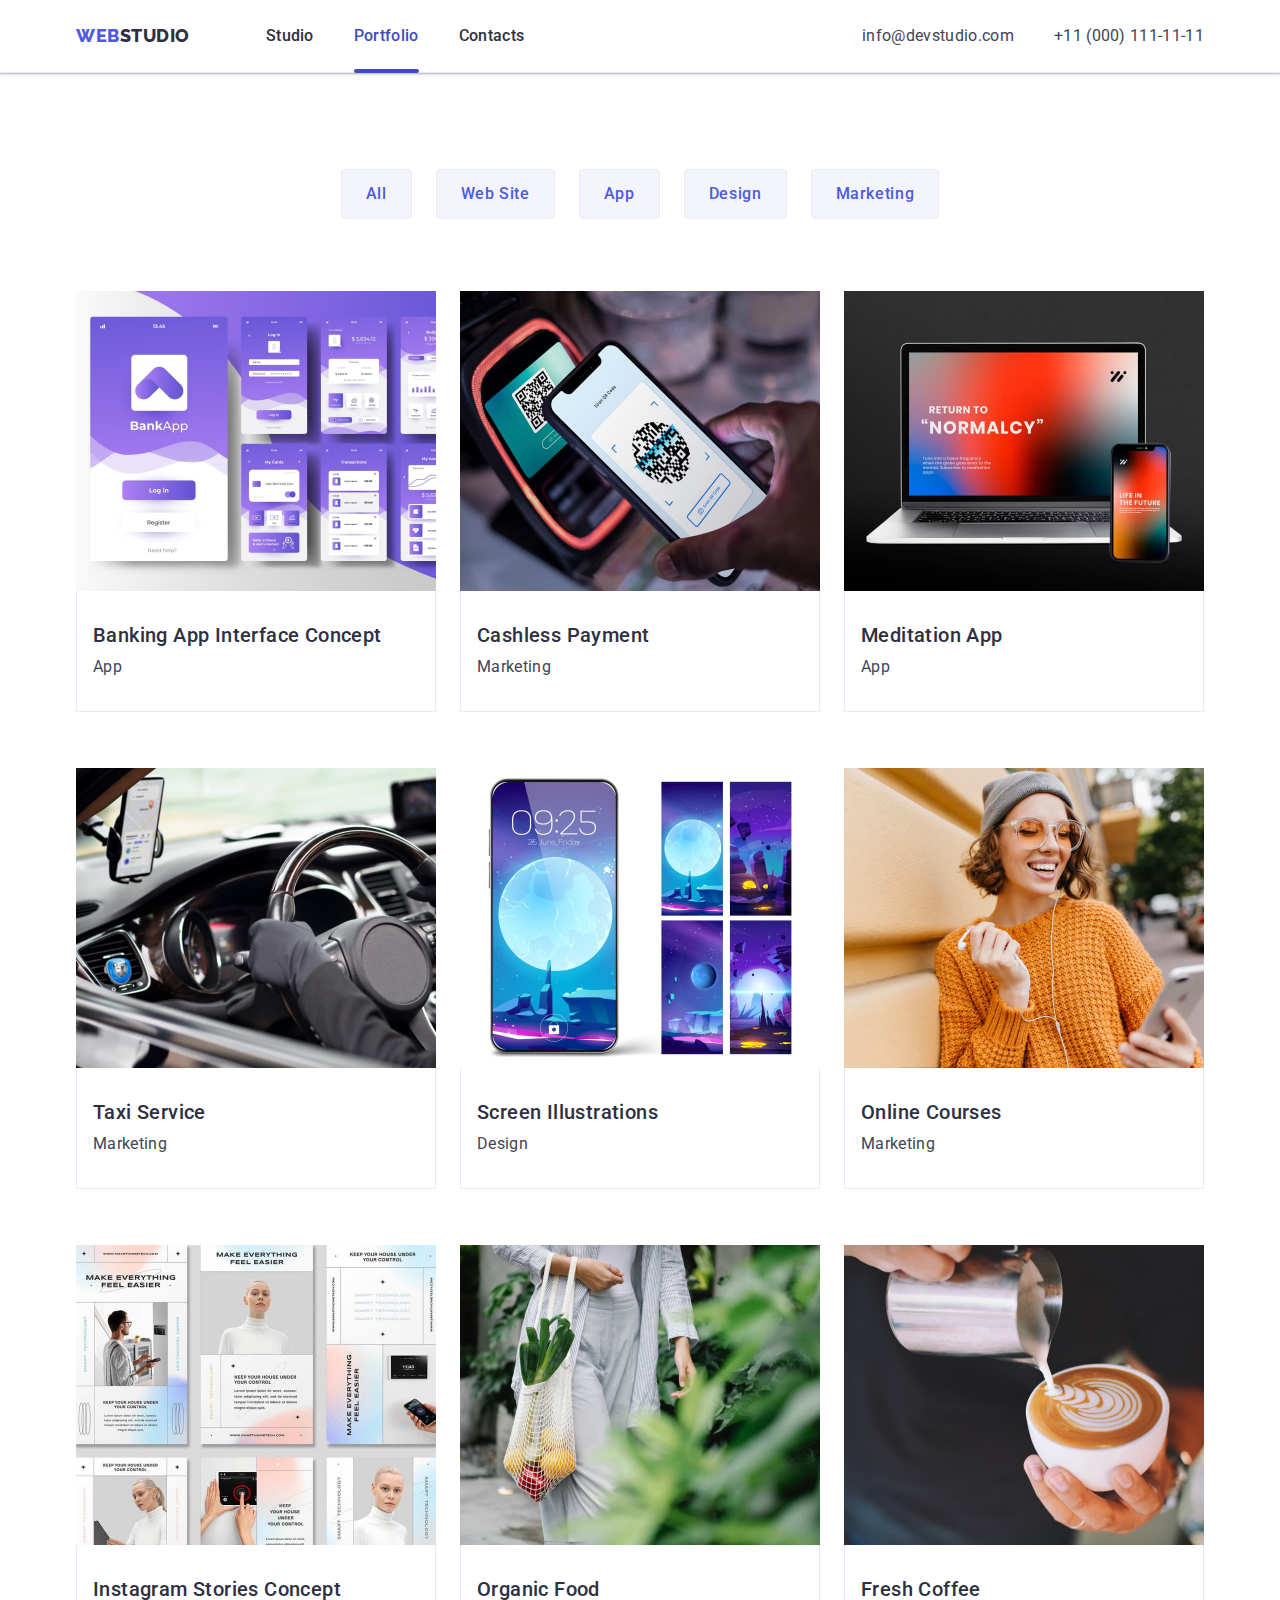
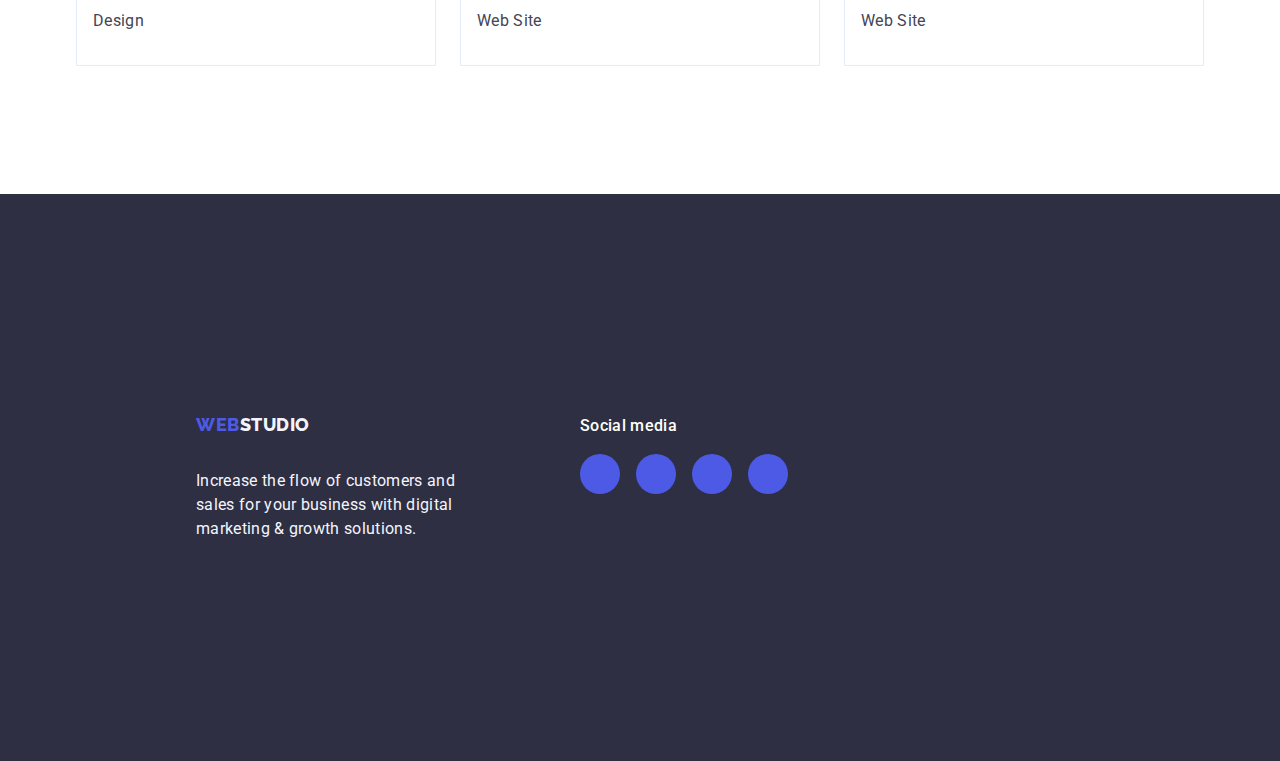
==== portfolio.html @ 14597c43 "ч" ====
<!DOCTYPE html>
<html lang="en">
<head>
    <meta charset="utf-8" />
    <meta name="viewport" content="width=device-width, initial-scale=1.0" />
    <title>Portfolio</title>
    <!--Fonts-->
    <link rel="preconnect" href="https://fonts.googleapis.com">
    <link rel="preconnect" href="https://fonts.gstatic.com" crossorigin>
    <link
    href="https://fonts.googleapis.com/css2?family=Raleway:ital,wght@0,100;0,200;0,300;0,400;0,500;0,600;0,700;0,800;0,900;1,100;1,200;1,300;1,400;1,500;1,600;1,700;1,800;1,900&family=Roboto:ital,wght@0,100;0,300;0,400;0,500;0,700;0,900;1,100;1,300;1,400;1,500;1,700;1,900&display=swap"
    rel="stylesheet">
    <!--Normalize-->
    <link rel="stylesheet" href="https://cdn.jsdelivr.net/npm/modern-normalize@2.0.0/modern-normalize.min.css">
    <!--Custom-->
    <link rel="stylesheet" href="./css/styles.css">
</head>
<body>
    <header class="header">
    <div class="container header-container header-portfolio">
    <nav class="header-navigation">
        <a class="header-logo link" rel="stylesheet"
        href="./index.html">Web<span class="logo-name">Studio</span></a>
        <ul class="list header-list">
            <li class="header-menu-item"><a class="header-menu-link link" href="./index.html">Studio</a></li>
            <li class="header-menu-item"><a class="header-menu-link link current" href="./portfolio.html">Portfolio</a></li>
            <li class="header-menu-item"><a class="header-menu-link link" href="">Contacts</a></li>
        </ul>
    </nav>
    <address class="header-address">
        <ul class="list header-list">
            <li class="header-soc-item"><a class="header-soc-link link" href="mailto:info@devstudio.com">info@devstudio.com</a></li>
            <li class="header-soc-item"><a class="header-soc-link link" href="tel:+110001111111">+11 (000) 111-11-11</a></li>
        </ul>
    </address>
    </div>
    </header>
    <main>
        <section class="portfolio">
        <div class="container">
        <h1 class="visually-hidden">Portfolio</h1>
            <ul class="list port-list">
                <li><button type="port-button" class="portfolio-btn">All</button></li>
                <li><button type="port-button" class="portfolio-btn">Web Site</button></li>
                <li><button type="port-button" class="portfolio-btn">App</button></li>
                <li><button type="port-button" class="portfolio-btn">Design</button></li>
                <li><button type="port-button" class="portfolio-btn">Marketing</button></li>
            </ul>
            <ul class="list port-list-img">
                <li  class="port-list-item">
                    <div class="port-image">
                    <a class="port-link link" href="">
                    <img class="port-sec-img" src="./images/portfolio1.jpg" 
                    alt="BankApp" 
                    width="360" 
                    height="300" 
                    />
                    <p class="port-list-text">
                        14 Stylish and User-Friendly App Design Concepts · Task 
                        Manager App · Calorie Tracker App · Exotic Fruit Ecommerce 
                        App · Cloud Storage App
                    </p>
                    </div>     
                    <div class="port-item">
                    <h2 class="port-h">Banking App Interface Concept</h2>
                    <p class="port-h-text">App</p>
                    </div>
                    </a>
                </li>
                
                <li class="port-list-item">
                    <div class="port-image">
                    <a class="port-link link" href="">
                    <img src="./images/portfolio2.jpg" 
                    alt="Cashless Payment" 
                    width="360" 
                    height="300" 
                    />
                    <p class="port-list-text">
                        14 Stylish and User-Friendly App Design Concepts · Task 
                        Manager App · Calorie Tracker App · Exotic Fruit Ecommerce 
                        App · Cloud Storage App
                    </p>
                    </div> 
                    <div class="port-item">
                    <h2 class="port-h">Cashless Payment</h2>
                    <p class="port-h-text">Marketing</p>
                    </div>
                    </a>
                </li>
            
                <li class="port-list-item">
                    <div class="port-image">
                    <a class="port-link link" href="">
                    <img src="./images/portfolio3.jpg" 
                    alt="Meditation App" 
                    width="360" 
                    height="300" 
                    />
                    <p class="port-list-text">
                        14 Stylish and User-Friendly App Design Concepts · Task 
                        Manager App · Calorie Tracker App · Exotic Fruit Ecommerce 
                        App · Cloud Storage App
                    </p>
                    </div> 
                    <div class="port-item">
                    <h2 class="port-h">Meditation App</h2>
                    <p class="port-h-text">App</p>
                    </div>
                    </a>
                </li>

                <li class="port-list-item">
                    <div class="port-image">
                    <a class="port-link link" href="">
                    <img src="./images/portfolio4.jpg" 
                    alt="Taxi Service" 
                    width="360" 
                    height="300" 
                    />
                    <p class="port-list-text">
                        14 Stylish and User-Friendly App Design Concepts · Task 
                        Manager App · Calorie Tracker App · Exotic Fruit Ecommerce 
                        App · Cloud Storage App
                    </p>
                    </div> 
                    <div class="port-item">
                    <h2 class="port-h">Taxi Service</h2>
                    <p class="port-h-text">Marketing</p>
                    </div>
                    </a>
                </li>

                <li class="port-list-item">
                    <div class="port-image">
                    <a class="port-link link" href="">
                    <img src="./images/portfolio5.jpg" 
                    alt="Screen Illustrations" 
                    width="360" 
                    height="300" 
                    />
                    <p class="port-list-text">
                        14 Stylish and User-Friendly App Design Concepts · Task 
                        Manager App · Calorie Tracker App · Exotic Fruit Ecommerce 
                        App · Cloud Storage App
                    </p>
                    </div> 
                    <div class="port-item">
                    <h2 class="port-h">Screen Illustrations</h2>
                    <p class="port-h-text">Design</p>
                    </div>
                    </a>
                </li>

                <li class="port-list-item">
                    <div class="port-image">
                    <a class="port-link link" href="">
                    <img src="./images/portfolio6.jpg" 
                    alt="Girl" 
                    width="360" 
                    height="300" 
                    />
                    <p class="port-list-text">
                        14 Stylish and User-Friendly App Design Concepts · Task 
                        Manager App · Calorie Tracker App · Exotic Fruit Ecommerce 
                        App · Cloud Storage App
                    </p> 
                    </div>
                    <div class="port-item">
                    <h2 class="port-h">Online Courses</h2>
                    <p class="port-h-text">Marketing</p>
                    </div>
                    </a>
                </li>

          <li class="port-list-item">
            <div class="port-image">
                    <a class="port-link link" href="">
                    <img src="./images/portfolio7.jpg" 
                    alt="Instagram Stories Concept" 
                    width="360" 
                    height="300" 
                    />
                    <p class="port-list-text">
                        14 Stylish and User-Friendly App Design Concepts · Task 
                        Manager App · Calorie Tracker App · Exotic Fruit Ecommerce 
                        App · Cloud Storage App
                    </p>
                    </div> 
                    <div class="port-item">
                    <h2 class="port-h">Instagram Stories Concept</h2>
                    <p class="port-h-text">Design</p>
                    </div>
                    </a>
                </li>

                <li class="port-list-item">
                    <div class="port-image">
                    <a class="port-link link" href="">
                    <img src="./images/portfolio8.jpg" 
                    alt="Organic Food" 
                    width="360" 
                    height="300" 
                    />
                    <p class="port-list-text">
                        14 Stylish and User-Friendly App Design Concepts · Task 
                        Manager App · Calorie Tracker App · Exotic Fruit Ecommerce 
                        App · Cloud Storage App
                    </p>
                    </div> 
                    <div class="port-item">
                    <h2 class="port-h">Organic Food</h2>
                    <p class="port-h-text">Web Site</p>
                    </div>
                    </a>
                </li>

                <li class="port-list-item">
                    <div class="port-image">
                    <a class="port-link link" href="">
                    <img src="./images/portfolio9.jpg" 
                    alt="Fresh Coffee" 
                    width="360" 
                    height="300" 
                    />
                    <p class="port-list-text">
                        14 Stylish and User-Friendly App Design Concepts · Task 
                        Manager App · Calorie Tracker App · Exotic Fruit Ecommerce 
                        App · Cloud Storage App
                    </p>
                    </div> 
                    <div class="port-item">
                    <h2 class="port-h">Fresh Coffee</h2>
                    <p class="port-h-text">Web Site</p>
                    </div>
                    </a>
                </li>
            </ul>
        </div>    
        </section>
    </main>
    <footer class="footer">
        <div class="footer-container container">
            <div class="footer-logo-text">
                <a class="footer-logo ft-link link" rel="stylesheet" href="./index.html">Web<span
                        class="footer-logo-name">Studio</span></a>
                <p class="footer-text">Increase the flow of customers and sales for your business with digital marketing &
                    growth solutions.</p>
            </div>
            <div class="footer-social-link">
                <p class="footer-soc-text">Social media</p>
                <ul class="footer-soc-list list">
                    <li class="footer-soc-item">
                        <a class="footer-soc-link link" href="https://www.instagram.com/" target="_blank">
                            <svg class="footer-soc-icon" width="24" height="24">
                                <use href="./images/icons.svg#icon-Ellipse"></use>
                            </svg>
                        </a>
                    </li>
                    <li class="footer-soc-item">
                        <a class="footer-soc-link link" href="https://twitter.com/" target="_blank">
                            <svg class="footer-soc-icon" width="24" height="24">
                                <use href="./images/icons.svg#icon-Ellipse-1"></use>
                            </svg>
                        </a>
                    </li>
                    <li class="footer-soc-item">
                        <a class="footer-soc-link link" href="https://uk-ua.facebook.com/" target="_blank">
                            <svg class="footer-soc-icon" width="24" height="24">
                                <use href="./images/icons.svg#icon-Ellipse-2"></use>
                            </svg>
                        </a>
                    </li>
                    <li class="footer-soc-item">
                        <a class="footer-soc-link link" href="https://ua.linkedin.com/" target="_blank">
                            <svg class="footer-soc-icon" width="24" height="24">
                                <use href="./images/icons.svg#icon-Ellipse-3"></use>
                            </svg>
                        </a>
                    </li>
                </ul>
            </div>
        </div>
</body>
</html>
---- css/styles.css ----
:root {
    --primary-font: 'Roboto', sans-serif;
    --primary-black-color: #2e2f42;
    --primary-white-color: #ffffff;
}

p, h1, h2, h3, h4, h5, h6 {
    margin-top: 0;
    margin-bottom: 0;
}

ul, ol, li {
    padding-left: 0;
    margin-top: 0;
    margin-bottom: 0;
}

img {
    display: block;
}

.container {
    width: 1158px;
    padding-left: 15px;
    padding-right: 15px;
    margin: 0 auto;
}

body {
    font-family: 'Roboto', sans-serif;
    color: #434455;
    background-color: #ffffff;
}

.link {
    text-decoration: none;
}

.list {
    list-style: none;
}

/*Header*/

.header {
    border-bottom: 1px solid #e7e9fc;
    box-shadow: 0px 2px 1px rgba(46, 47, 66, 0.08),
        0px 1px 1px rgba(46, 47, 66, 0.16),
        0px 1px 6px rgba(46, 47, 66, 0.08);;
}

.header-container {
    display: flex;
}

.header-navigation {
    display: flex;
    align-items: center;
}

.header-logo {
    color: var(--iris, #4D5AE5);
    font-family: 'Raleway', sans-serif;
    font-size: 18px;
    font-weight: 800;
    line-height: 1.17;
    letter-spacing: 0.03em;
    text-transform: uppercase;
    margin-right: 76px;
}

.logo-name {
    color: #2e2f42;
}

.header-list {
    display: flex;
    gap: 40px
}

.header-menu-item {
    display: block;
}

.header-menu-link {
    display: block;
    color: var(--navyblue, #2E2F42);
    font-family: 'Roboto', sans-serif;
    font-size: 16px;
    font-weight: 500;
    line-height: 24px;
    letter-spacing: 0.32px;
    padding: 24px 0 24px;
    transition: color 250ms cubic-bezier(0.4, 0, 0.2, 1);
}

.header-menu-link:hover,
.header-menu-link:focus {
    color: #404BBF;
}

.header-address {
    font-style: normal;
    margin-left: auto;
    display: flex;
    align-items: center;
}

.header-soc-item {
    display: block;
}

.header-soc-link {
    color: var(--slate, #434455);
    font-family: 'Roboto', sans-serif;
    font-size: 16px;
    font-weight: 400;
    line-height: 24px;
    letter-spacing: 0.32px;
    transition: color 250ms cubic-bezier(0.4, 0, 0.2, 1);
}

.header-soc-link:hover,
.header-soc-link:focus {
    color: #404BBF;
}

.current {
    position: relative;
    color: #404BBF;
}

.current::after {
    content: "";
    position: absolute;
    width: 100%;
    height: 4px;
    border-radius: 2px;
    left: 0;
    bottom: -1px;
    background-color: #404BBF;
}

.header-menu-link:hover::after,
.header-menu-link:active::after,
.header-menu-link:focus::after {
    background-color: #404BBF;
    color: #404BBF;
}

/*First Section*/

.hero-title {
    color: var(--white, #FFF);
    text-align: center;
    font-family: 'Roboto', sans-serif;
    font-size: 56px;
    font-weight: 700;
    line-height: 1.07;
    letter-spacing: 1.12px;
    max-width: 496px;
    margin-left: calc((100% - 469px) / 2);
}

.hero-btn {
    font-family: 'Roboto', sans-serif;
    font-weight: 500;
    font-size: 16px;
    line-height: 1.5;
    letter-spacing: 0.04em;
    color: #ffffff;
    cursor: pointer;
    background-color: var(--iris, #4D5AE5);
    display: block;
    min-width: 169px;
    height: 56px;
    border: none;
    border-radius: 4px;
    margin-left: calc((100% - 189px) / 2);
    margin-top: 64px;
    transition: background-color 250ms cubic-bezier(0.4, 0, 0.2, 1);
}

.hero-btn:hover,
.hero-btn:focus {
    background-color: #404BBF;
}

.hero {
    background: var(--navyblue, #2E2F42);
    padding: 188px 0 188px;
    background-image: linear-gradient(to bottom,
            rgba(46, 47, 66, 0.70),
            rgba(46, 47, 66, 0.70)
            ),
    url(/images/hero-bg.jpg);
    background-repeat: no-repeat;
    background-position: center;
    background-size: cover;
    max-width: 1440px;
}

.icon-container {
    display: flex;
    align-items: center;
    justify-content: center;
    height: 112px;
    background-color: #F4F4FD;
    border-radius: 4px;
    margin-bottom: 8px;

}

/*Second Section*/

.solutions {
    padding: 120px 0 120px;
}

.visually-hidden {
    position: absolute;
    width: 1px;
    height: 1px;
    margin: -1px;
    border: 0;
    padding: 0;
    white-space: nowrap;
    clip-path: inset(100%);
    clip: rect(0 0 0 0);
    overflow: hidden;
}

.solutions-list {
    display: flex;
    gap: 24px;
}

.solutions-item {
    display: block;
    width: calc((100% - 72px) / 4);
}

.solutions-subtitle {
    color: var(--navyblue, #2E2F42);
    font-family: 'Roboto', sans-serif;
    font-size: 20px;
    font-weight: 500;
    line-height: 1.2;
    letter-spacing: 0.02em;
    text-transform: capitalize;
    margin-bottom: 8px;
}

.solutions-item-text {
    font-size: 16px;
    line-height: 1.5;
    letter-spacing: 0.02em;
}

/*Third Section*/

.tasks {
    padding-bottom: 120px;
}

.tasks-list {
    display: flex;
    gap: 24px;
}

.tasks-item {
    display: block;
    width: calc((100%-48px)/3);
}

.tasks-title {
    font-size: 36px;
    line-height: 1.11;
    text-align: center;
    text-transform: capitalize;
    color: #2e2f42;
    margin-bottom: 72px;
}

.soc-icon-list {
    display: flex;
    justify-content: center;
    gap: 24px;
}

.team-soc-list {
    width: 40px;
    height: 40px;
}

.team-soc-link {
    width: 100%;
    height: 100%;
    background-color: #4d5ae5;
    border-radius: 50%;
    display: flex;
    align-items: center;
    justify-content: center;
    transition: background-color 250ms cubic-bezier(0.4, 0, 0.2, 1);;
}

.team-soc-link:hover,
.team-soc-link:focus {
    background-color: #404BBF;
}

.team-soc-icon {
    fill: #F4F4FD
}

/*Fourth Section*/

.team {
    background: var(--cloud, #F4F4FD);
    padding: 120px 0 120px;
}

.team-title {
    font-size: 36px;
    line-height: 1.11;
    letter-spacing: 0.02em;
    text-align: center;
    color: #2e2f42;
    text-transform: capitalize;
    margin-bottom: 72px;
}

.team-list {
    display: flex;
    gap: 24px;
}

.team-item {
    background-color: #ffffff;
    display: block;
    width: calc((100%-72px)/4);
    border-radius: 0 0 4px 4px;
    box-shadow: 0px 1px 6px rgba(46, 47, 66, 0.08),
        0px 1px 1px rgba(46, 47, 66, 0.16),
        0px 2px 1px rgba(46, 47, 66, 0.08);
}

.team-item-title {
    background-color: #ffffff;
    font-weight: 500;
    font-size: 20px;
    line-height: 1.2;
    letter-spacing: 0.02em;
    color: #2e2f42;
    text-align: center;
    margin-bottom: 8px;
}

.team-text {
    line-height: 1.5;
    letter-spacing: 0.02em;
    text-align: center;
}

.team-name {
    padding: 32px 0 32px;
}

.name-team {
    padding: 32px 0 32px;
}

/*Fifth Section*/

.customers {
    padding-top: 120px;
    padding-bottom: 120px;
}

.title-customers {
    font-size: 36px;
    line-height: 1.11;
    color: #2e2f42;
    margin-bottom: 72px;
    text-align: center;
}

.customers-list {
    display: flex;
    gap: 24px;
}

.customers-item {
    width: calc((100% - 120px) / 6);
    height: 88px;
    transition: border-color 250ms cubic-bezier(0.4, 0, 0.2, 1),
        color 250ms cubic-bezier(0.4, 0, 0.2, 1);;
}

.customers-item-link {
    width: 100%;
    height: 100%;
    border: 1px solid #8e8f99;
    border-radius: 4px;
    display: flex;
    align-items: center;
    justify-content: center;
    color: #8e8f99;
}

.customers-item-link:hover,
.customers-item-link:focus {
    border-color: #404BBF;
    color: #404BBF;
}

.customers-icon {
    fill: currentColor;
}

/*Footer*/

.footer {
    background: var(--navyblue, #2E2F42);
    padding: 100px 0 100px;
}

.footer-container {
    display: flex;
    align-items: baseline;

}

.footer-logo-text {
    margin: 120px;
}

.ft-link {
    display: inline-block;
    margin-bottom: 16px;
}

.footer-logo-name {
    color: var(--cloud, #F4F4FD);
    font-family: 'Raleway', sans-serif;
    font-size: 18px;
    font-weight: 800;
    line-height: 21px;
    letter-spacing: 0.54px;
    text-transform: uppercase;
}

.footer-text {
    color: var(--cloud, #F4F4FD);
    font-family: 'Roboto', sans-serif;
    font-size: 16px;
    font-weight: 400;
    line-height: 24px;
    letter-spacing: 0.32px;
    margin-top: 17.5px;
    max-width: 264px;
}

.footer-logo {
    color: var(--iris, #4D5AE5);
    font-family: 'Raleway', sans-serif;
    font-size: 18px;
    font-weight: 800;
    line-height: 1.17;
    letter-spacing: 0.03em;
    text-transform: uppercase;
}

.footer-soc-text {
    font-weight: 500;
    font-size: 16px;
    line-height: 1.5;
    letter-spacing: 0.02em;
    color: #ffffff;
    margin-bottom: 16px; 
}

.footer-soc-list {
    display: flex;
    gap: 16px;
}

.footer-soc-item {
    width: 40px;
    height: 40px;
}

.footer-soc-link {
    width: 100%;
    height: 100%;
    background-color: #4d5ae5;
    border-radius: 50%;
    display: flex;
    align-items: center;
    justify-content: center;
    fill: var(--cloud);
    transition: background-color 250ms cubic-bezier(0.4, 0, 0.2, 1);
}

.footer-soc-link:hover,
.footer-soc-link:focus {
    background-color: #31d0aa;
}

.footer-soc-icon {
    fill: #f4f4fd;
}

/*Portfolio*/

.portfolio {
    padding-top: 96px;
    padding-bottom: 120px;
}

.port-list {
    display: flex;
    justify-content: center;
    gap: 24px;
    margin-bottom: 72px;
}

.portfolio-btn {
    background-color: #F4F4FD;
    color: #4D5AE5;
    text-align: center;
    font-family: 'Roboto', sans-serif;
    font-size: 16px;
    font-weight: 500;
    line-height: 24px;
    letter-spacing: 0.64px;
    cursor: pointer;
    padding: 12px 24px 12px;
    border: 1px solid #e7e9fc;
    border-radius: 4px;
}

.portfolio-btn:hover,
.portfolio-btn:focus {
    background-color: #404BBF;
    color: #ffffff;
    border: 1px solid transparent;
    box-shadow: 0px 1px 6px rgba(46, 47, 66, 0.08),
        0px 1px 1px rgba(46, 47, 66, 0.16),
        0px 2px 1px rgba(46, 47, 66, 0.08);
}

.port-button {
    transition: color 250ms cubic-bezier(0.4, 0, 0.2, 1),
        background-color 250ms cubic-bezier(0.4, 0, 0.2, 1),
        border-color 250ms cubic-bezier(0.4, 0, 0.2, 1),
        box-shadow 250ms cubic-bezier(0.4, 0, 0.2, 1);
}

.port-button:hover,
.port-button:focus {
    box-shadow: 0px 3px 1px rgba(0, 0, 0, 0.1),
        0px 2px 1px rgba(0, 0, 0, 0.08),
        0px 2px 2px rgba(0, 0, 0, 0.12);
}

.port-link {
    box-shadow: 250ms cubic-bezier(0.4, 0, 0.2, 1);
}

.port-link:hover,
.port-link:focus {
    transform: translateY(0%);
}

.port-image {
    position: relative;
    overflow: hidden;
}

.port-sec-image {
    display: block;
    max-width: 100%;
    height: auto;
}

.port-list-text {
    position: absolute;
    top: 0;
    font-size: 16px;
    line-height: 1.5;
    letter-spacing: 0.02em;
    color: #f4f4fd;
    padding: 40px 32px;
    background-color: #4d5ae5;
    height: 100%;
    width: 100%;
    transform: translateY(100%);
    transition: transform 250ms cubic-bezier(0.4, 0, 0.2, 1);
}

.port-list-img {
    display: flex;
    flex-wrap: wrap;
    column-gap: 24px;
    row-gap: 48px;
}

.port-list-item {
    width: 1px solid #e7e9fc;
}

.port-item {
    padding: 32px 16px;
    border: 1px solid #e7e9fc;
    border-top: none;
    margin-bottom: 8px;
}

.port-h {
    color: var(--navyblue, #2E2F42);
    font-family: 'Roboto', sans-serif;
    font-size: 20px;
    font-weight: 500;
    line-height: 1.2;
    letter-spacing: 0.02em;
    margin-bottom: 8px;
}

.port-h-text {
    color: var(--slate, #434455);
    font-family: 'Roboto', sans-serif;
    font-size: 16px;
    font-weight: 400;
    line-height: 1.5;
    letter-spacing: 0.02em;
}

/*Modal*/

.backdrop {
    position: fixed;
    top: 0;
    left: 0;
    width: 100%;
    height: 100%;
    background-color: rgba(46, 47, 66, 0.4);
    transition: opacity 250ms cubic-bezier(0.4, 0, 0.2, 1),
        visibility 250ms cubic-bezier(0.4, 0, 0.2, 1);    
}

.modal {
    position: absolute;
    top: 50%;
    left: 50%;
    transform: translate(-50%, -50%) scale(1);
    width: 408px;
    min-height: 584px;
    background-color: #fcfcfc;
    border-radius: 4px;
    box-shadow: 0px 1px 1px rgba(0, 0, 0, 0.14),
        0px 1px 3px rgba(0, 0, 0, 0.12),
        0px 2px 1px rgba(0, 0, 0, 0.2);
    transition: transform 250ms cubic-bezier(0.4, 0, 0.2, 1);
}

.is-hidden {
    opacity: 0;
    visibility: hidden;
    pointer-events: none;
}

.modal-close-btn {
    position: absolute;
    top: 24px;
    right: 24px;
    width: 24px;
    height: 24px;
    border-radius: 50%;
    display: flex;
    align-items: center;
    justify-content: center;
    background-color: #e7e9fc;
    border: 1px solid rgba(0, 0, 0, 0.1);
    padding: 0;
    cursor: pointer;
    transition: background-color 250ms cubic-bezier(0.4, 0, 0.2, 1),
        border 250ms cubic-bezier(0.4, 0, 0.2, 1);
}

.modal-close-btn:hover {
    background-color: #404BBF;
    border: none;
}

.modal-close-btn:focus {
    background-color: #404BBF;
    border: none;
}

.backdrop.is-hidden .modal {
    transform: translate(-50%, 50%) scale(0);
}

.modal-close-btn:hover .close-icon {
    fill: #ffffff;
}

.customers-item-link:focus .close-icon {
    fill: #ffffff;
}
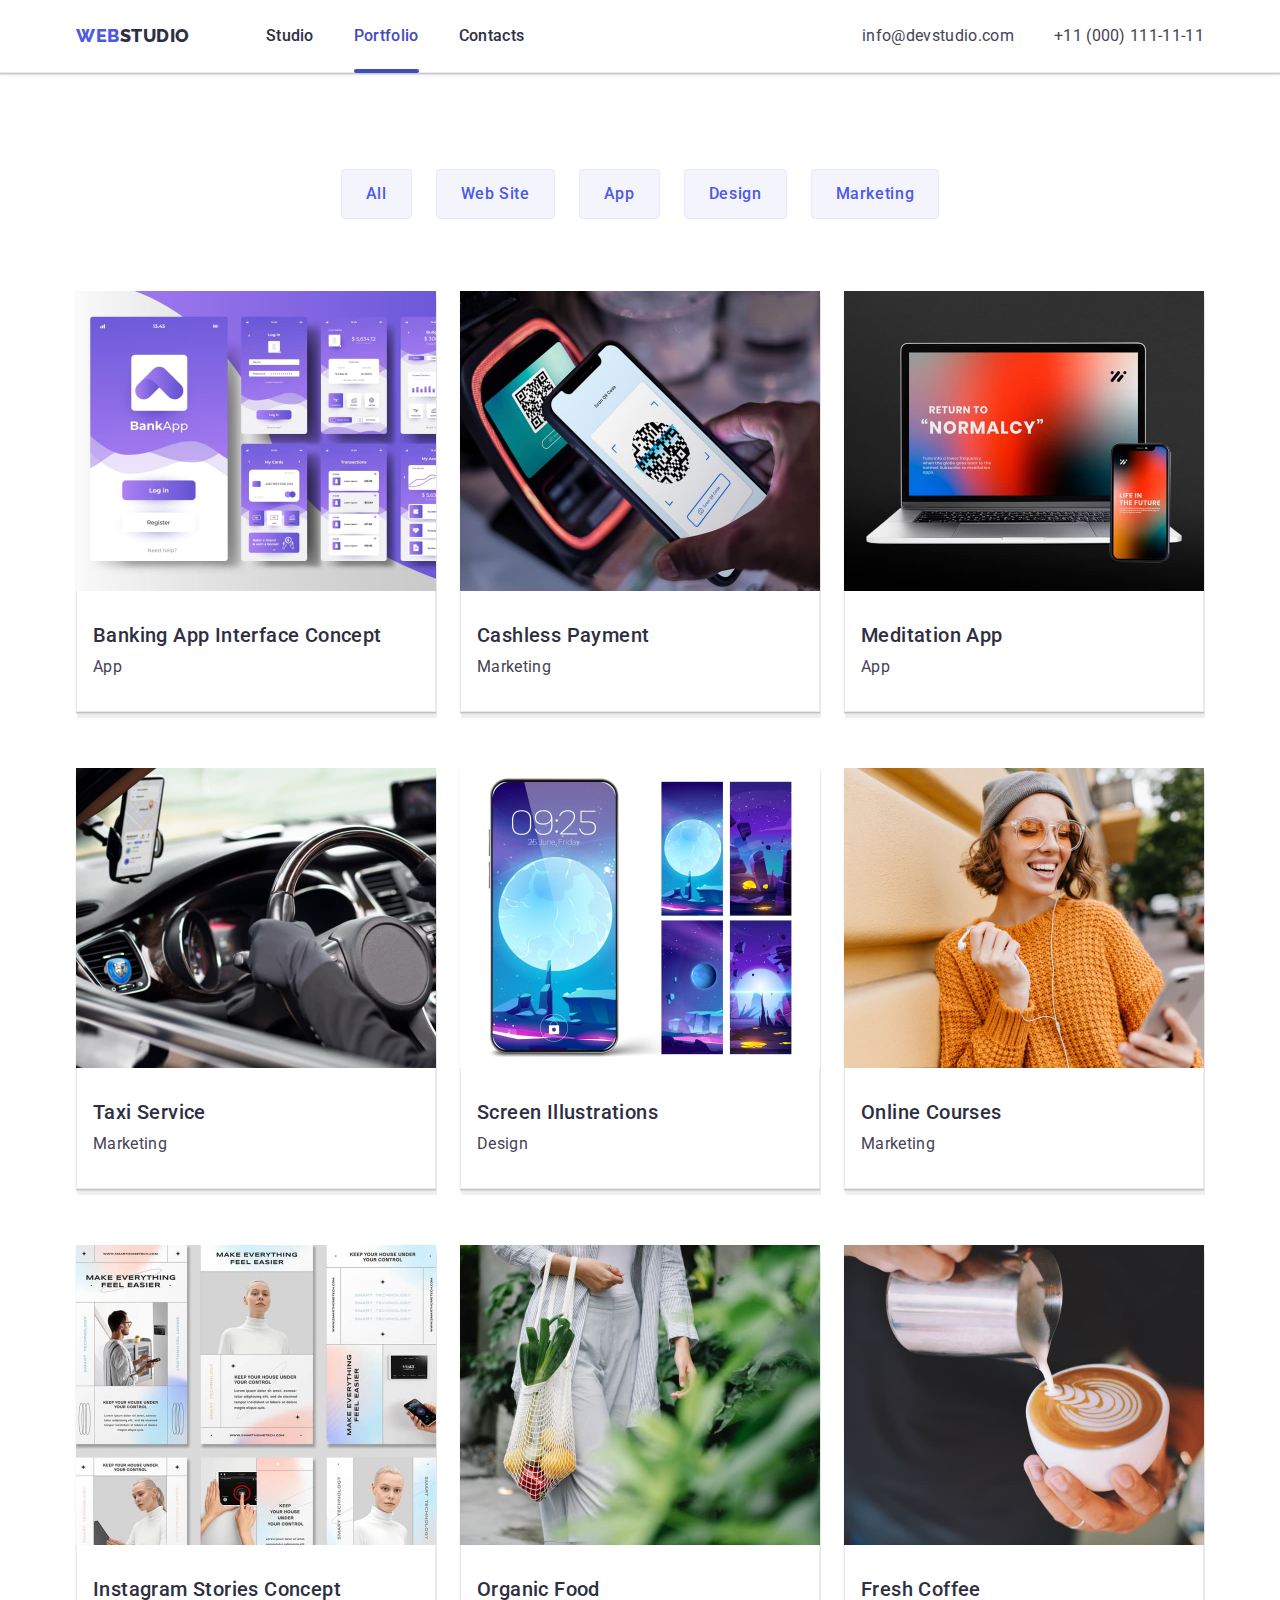
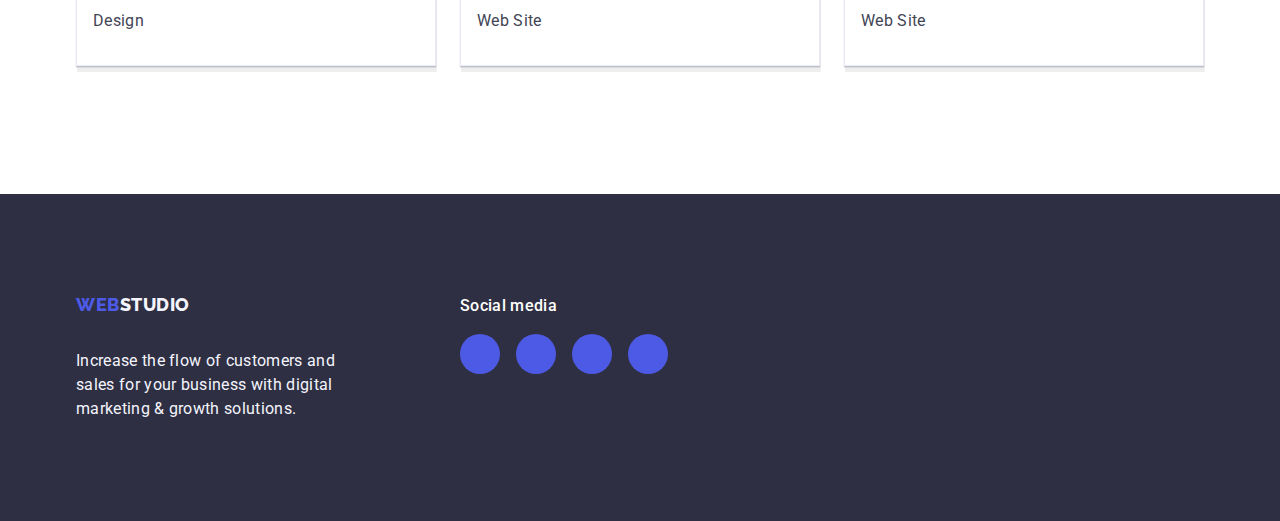
==== commit 6404f3e7: "final" ====
--- a/portfolio.html
+++ b/portfolio.html
@@ -39,17 +39,17 @@
         <section class="portfolio">
         <div class="container">
         <h1 class="visually-hidden">Portfolio</h1>
-            <ul class="list port-list">
-                <li><button type="port-button" class="portfolio-btn">All</button></li>
-                <li><button type="port-button" class="portfolio-btn">Web Site</button></li>
-                <li><button type="port-button" class="portfolio-btn">App</button></li>
-                <li><button type="port-button" class="portfolio-btn">Design</button></li>
-                <li><button type="port-button" class="portfolio-btn">Marketing</button></li>
+            <ul class="port-list list">
+                <li><button type="button" class="portfolio-btn">All</button></li>
+                <li><button type="button" class="portfolio-btn">Web Site</button></li>
+                <li><button type="button" class="portfolio-btn">App</button></li>
+                <li><button type="button" class="portfolio-btn">Design</button></li>
+                <li><button type="button" class="portfolio-btn">Marketing</button></li>
             </ul>
-            <ul class="list port-list-img">
+            <ul class="port-list-img list">
                 <li  class="port-list-item">
-                    <div class="port-image">
-                    <a class="port-link link" href="">
+                    <a class="port-link link" href="">
+                    <div class="port-image">
                     <img class="port-sec-img" src="./images/portfolio1.jpg" 
                     alt="BankApp" 
                     width="360" 
@@ -69,8 +69,8 @@
                 </li>
                 
                 <li class="port-list-item">
-                    <div class="port-image">
-                    <a class="port-link link" href="">
+                    <a class="port-link link" href="">
+                    <div class="port-image">
                     <img src="./images/portfolio2.jpg" 
                     alt="Cashless Payment" 
                     width="360" 
@@ -90,8 +90,8 @@
                 </li>
             
                 <li class="port-list-item">
-                    <div class="port-image">
-                    <a class="port-link link" href="">
+                    <a class="port-link link" href="">
+                    <div class="port-image">
                     <img src="./images/portfolio3.jpg" 
                     alt="Meditation App" 
                     width="360" 
@@ -111,8 +111,8 @@
                 </li>
 
                 <li class="port-list-item">
-                    <div class="port-image">
-                    <a class="port-link link" href="">
+                    <a class="port-link link" href="">
+                    <div class="port-image">
                     <img src="./images/portfolio4.jpg" 
                     alt="Taxi Service" 
                     width="360" 
@@ -132,8 +132,8 @@
                 </li>
 
                 <li class="port-list-item">
-                    <div class="port-image">
-                    <a class="port-link link" href="">
+                    <a class="port-link link" href="">
+                    <div class="port-image">
                     <img src="./images/portfolio5.jpg" 
                     alt="Screen Illustrations" 
                     width="360" 
@@ -153,8 +153,8 @@
                 </li>
 
                 <li class="port-list-item">
-                    <div class="port-image">
-                    <a class="port-link link" href="">
+                    <a class="port-link link" href="">
+                    <div class="port-image">
                     <img src="./images/portfolio6.jpg" 
                     alt="Girl" 
                     width="360" 
@@ -174,8 +174,8 @@
                 </li>
 
           <li class="port-list-item">
-            <div class="port-image">
-                    <a class="port-link link" href="">
+                    <a class="port-link link" href="">
+                    <div class="port-image">
                     <img src="./images/portfolio7.jpg" 
                     alt="Instagram Stories Concept" 
                     width="360" 
@@ -195,8 +195,8 @@
                 </li>
 
                 <li class="port-list-item">
-                    <div class="port-image">
-                    <a class="port-link link" href="">
+                    <a class="port-link link" href="">
+                    <div class="port-image">
                     <img src="./images/portfolio8.jpg" 
                     alt="Organic Food" 
                     width="360" 
@@ -216,8 +216,8 @@
                 </li>
 
                 <li class="port-list-item">
-                    <div class="port-image">
-                    <a class="port-link link" href="">
+                    <a class="port-link link" href="">
+                    <div class="port-image">
                     <img src="./images/portfolio9.jpg" 
                     alt="Fresh Coffee" 
                     width="360" 
@@ -279,7 +279,6 @@
                         </a>
                     </li>
                 </ul>
-            </div>
-        </div>
+            </footer>                
 </body>
 </html>--- a/css/styles.css
+++ b/css/styles.css
@@ -370,6 +370,10 @@
     padding: 32px 0 32px;
 }
 
+.soc-icon-list {
+    padding-top: 8px;
+}
+
 /*Fifth Section*/
 
 .customers {
@@ -406,6 +410,8 @@
     align-items: center;
     justify-content: center;
     color: #8e8f99;
+    transition: border-color 250ms cubic-bezier(0.4, 0, 0.2, 1),
+        color 250ms cubic-bezier(0.4, 0, 0.2, 1);
 }
 
 .customers-item-link:hover,
@@ -429,10 +435,6 @@
     display: flex;
     align-items: baseline;
 
-}
-
-.footer-logo-text {
-    margin: 120px;
 }
 
 .ft-link {
@@ -483,6 +485,7 @@
 .footer-soc-list {
     display: flex;
     gap: 16px;
+    margin-right: 120px;
 }
 
 .footer-soc-item {
@@ -509,6 +512,10 @@
 
 .footer-soc-icon {
     fill: #f4f4fd;
+}
+
+.footer-logo-text {
+    margin-right: 120px;
 }
 
 /*Portfolio*/
@@ -538,6 +545,10 @@
     padding: 12px 24px 12px;
     border: 1px solid #e7e9fc;
     border-radius: 4px;
+    transition: color 250ms cubic-bezier(0.4, 0, 0.2, 1),
+        background-color 250ms cubic-bezier(0.4, 0, 0.2, 1),
+        border-color 250ms cubic-bezier(0.4, 0, 0.2, 1),
+        box-shadow 250ms cubic-bezier(0.4, 0, 0.2, 1);
 }
 
 .portfolio-btn:hover,
@@ -545,31 +556,34 @@
     background-color: #404BBF;
     color: #ffffff;
     border: 1px solid transparent;
+    box-shadow: 0px 3px 1px rgba(0, 0, 0, 0.1),
+        0px 2px 1px rgba(0, 0, 0, 0.08),
+        0px 2px 2px rgba(0, 0, 0, 0.12);
+    transition: 250ms cubic-bezier(0.4, 0, 0.2, 1),
+        background-color 250ms cubic-bezier(0.4, 0, 0.2, 1),
+        border-color 250ms cubic-bezier(0.4, 0, 0.2, 1),
+        box-shadow 250ms cubic-bezier(0.4, 0, 0.2, 1);    
+}
+
+.port-link {
+    display: block;
+    transition: box-shadow 250ms cubic-bezier(0.4, 0, 0.2, 1);
+    box-shadow:  1px 6px rgba(46, 47, 66, 0.08),
+        0px 1px 1px rgba(46, 47, 66, 0.16),
+        0px 2px 1px rgba(46, 47, 66, 0.08);
+}
+
+.port-link:hover .port-list-text {
     box-shadow: 0px 1px 6px rgba(46, 47, 66, 0.08),
         0px 1px 1px rgba(46, 47, 66, 0.16),
         0px 2px 1px rgba(46, 47, 66, 0.08);
-}
-
-.port-button {
-    transition: color 250ms cubic-bezier(0.4, 0, 0.2, 1),
-        background-color 250ms cubic-bezier(0.4, 0, 0.2, 1),
-        border-color 250ms cubic-bezier(0.4, 0, 0.2, 1),
-        box-shadow 250ms cubic-bezier(0.4, 0, 0.2, 1);
-}
-
-.port-button:hover,
-.port-button:focus {
-    box-shadow: 0px 3px 1px rgba(0, 0, 0, 0.1),
-        0px 2px 1px rgba(0, 0, 0, 0.08),
-        0px 2px 2px rgba(0, 0, 0, 0.12);
-}
-
-.port-link {
-    box-shadow: 250ms cubic-bezier(0.4, 0, 0.2, 1);
-}
-
-.port-link:hover,
-.port-link:focus {
+    transform: translateY(0%);    
+}
+
+
+.port-link:focus .port-list-text {
+    box-shadow: 0px 1px 6px rgba(46, 47, 66, 0.08),
+        0px 1px 1px rgba(46, 47, 66, 0.16), 0px 2px 1px rgba(46, 47, 66, 0.08);
     transform: translateY(0%);
 }
 
@@ -580,8 +594,7 @@
 
 .port-sec-image {
     display: block;
-    max-width: 100%;
-    height: auto;
+    transition: box-shadow 250ms cubic-bezier(0.4, 0, 0.2, 1);
 }
 
 .port-list-text {
@@ -609,6 +622,12 @@
 .port-list-item {
     width: 1px solid #e7e9fc;
 }
+
+.port-list-item:hover .port-image {
+    transform: translateY(0);
+    transition: 250ms cubic-bezier(0.4, 0, 0.2, 1);
+      background-color: 250ms cubic-bezier(0.4, 0, 0.2, 1); 
+} 
 
 .port-item {
     padding: 32px 16px;
@@ -653,7 +672,6 @@
     position: absolute;
     top: 50%;
     left: 50%;
-    transform: translate(-50%, -50%) scale(1);
     width: 408px;
     min-height: 584px;
     background-color: #fcfcfc;
@@ -662,6 +680,7 @@
         0px 1px 3px rgba(0, 0, 0, 0.12),
         0px 2px 1px rgba(0, 0, 0, 0.2);
     transition: transform 250ms cubic-bezier(0.4, 0, 0.2, 1);
+    transform: translate(-50%, -50%) scale(1);
 }
 
 .is-hidden {
@@ -688,11 +707,7 @@
         border 250ms cubic-bezier(0.4, 0, 0.2, 1);
 }
 
-.modal-close-btn:hover {
-    background-color: #404BBF;
-    border: none;
-}
-
+.modal-close-btn:hover,
 .modal-close-btn:focus {
     background-color: #404BBF;
     border: none;
@@ -706,6 +721,10 @@
     fill: #ffffff;
 }
 
-.customers-item-link:focus .close-icon {
+.modal-close-btn:focus:focus .close-icon {
     fill: #ffffff;
+}
+
+.close-icon {
+    transition: fill 250ms cubic-bezier(0.4, 0, 0.2, 1);
 }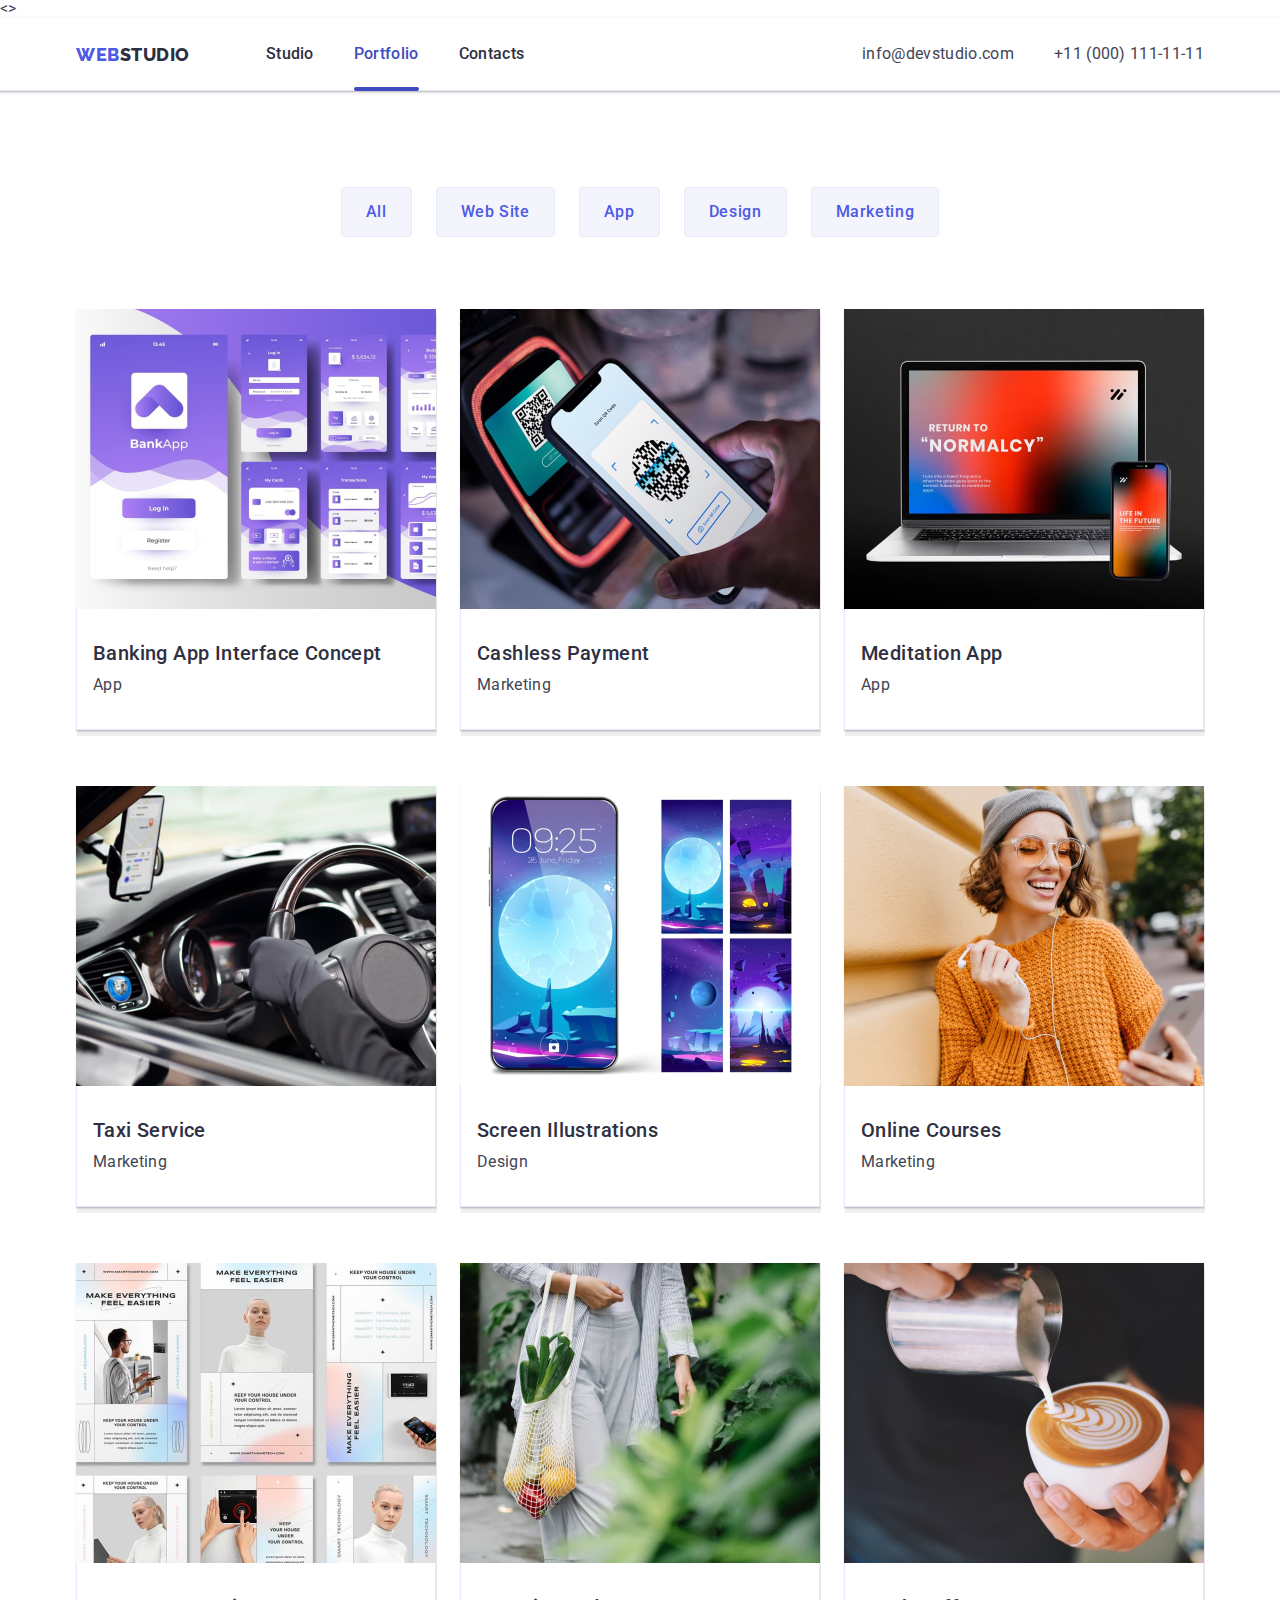
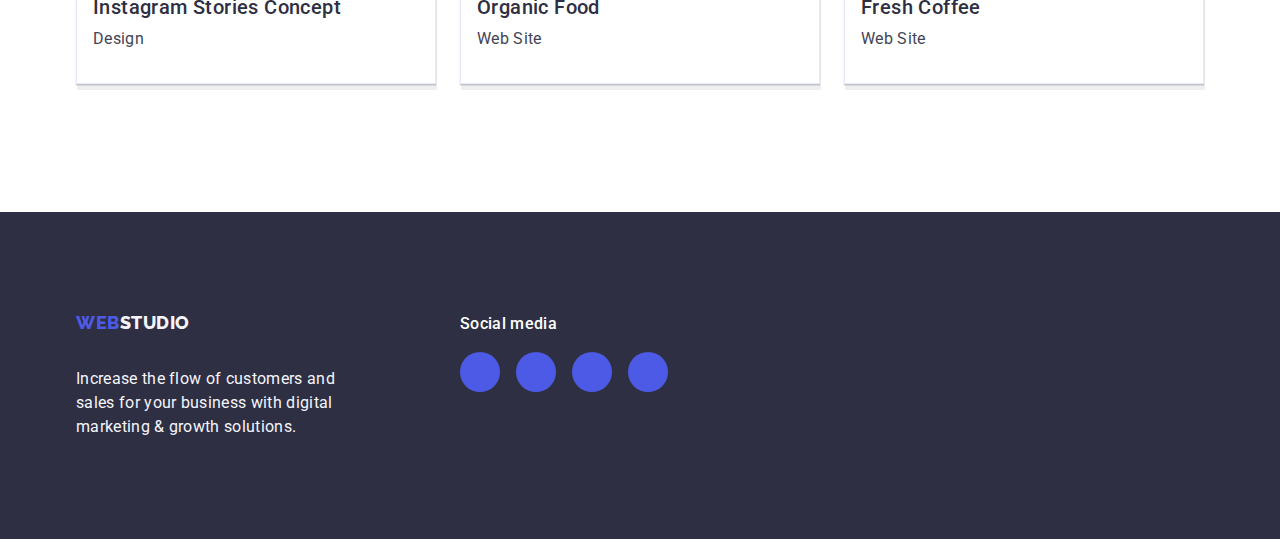
==== commit ecc63f4d: "final" ====
--- a/portfolio.html
+++ b/portfolio.html
@@ -15,7 +15,7 @@
     <!--Custom-->
     <link rel="stylesheet" href="./css/styles.css">
 </head>
-<body>
+<>
     <header class="header">
     <div class="container header-container header-portfolio">
     <nav class="header-navigation">
@@ -279,6 +279,8 @@
                         </a>
                     </li>
                 </ul>
-            </footer>                
+            </div>
+        </div>
+        </footer> 
 </body>
 </html>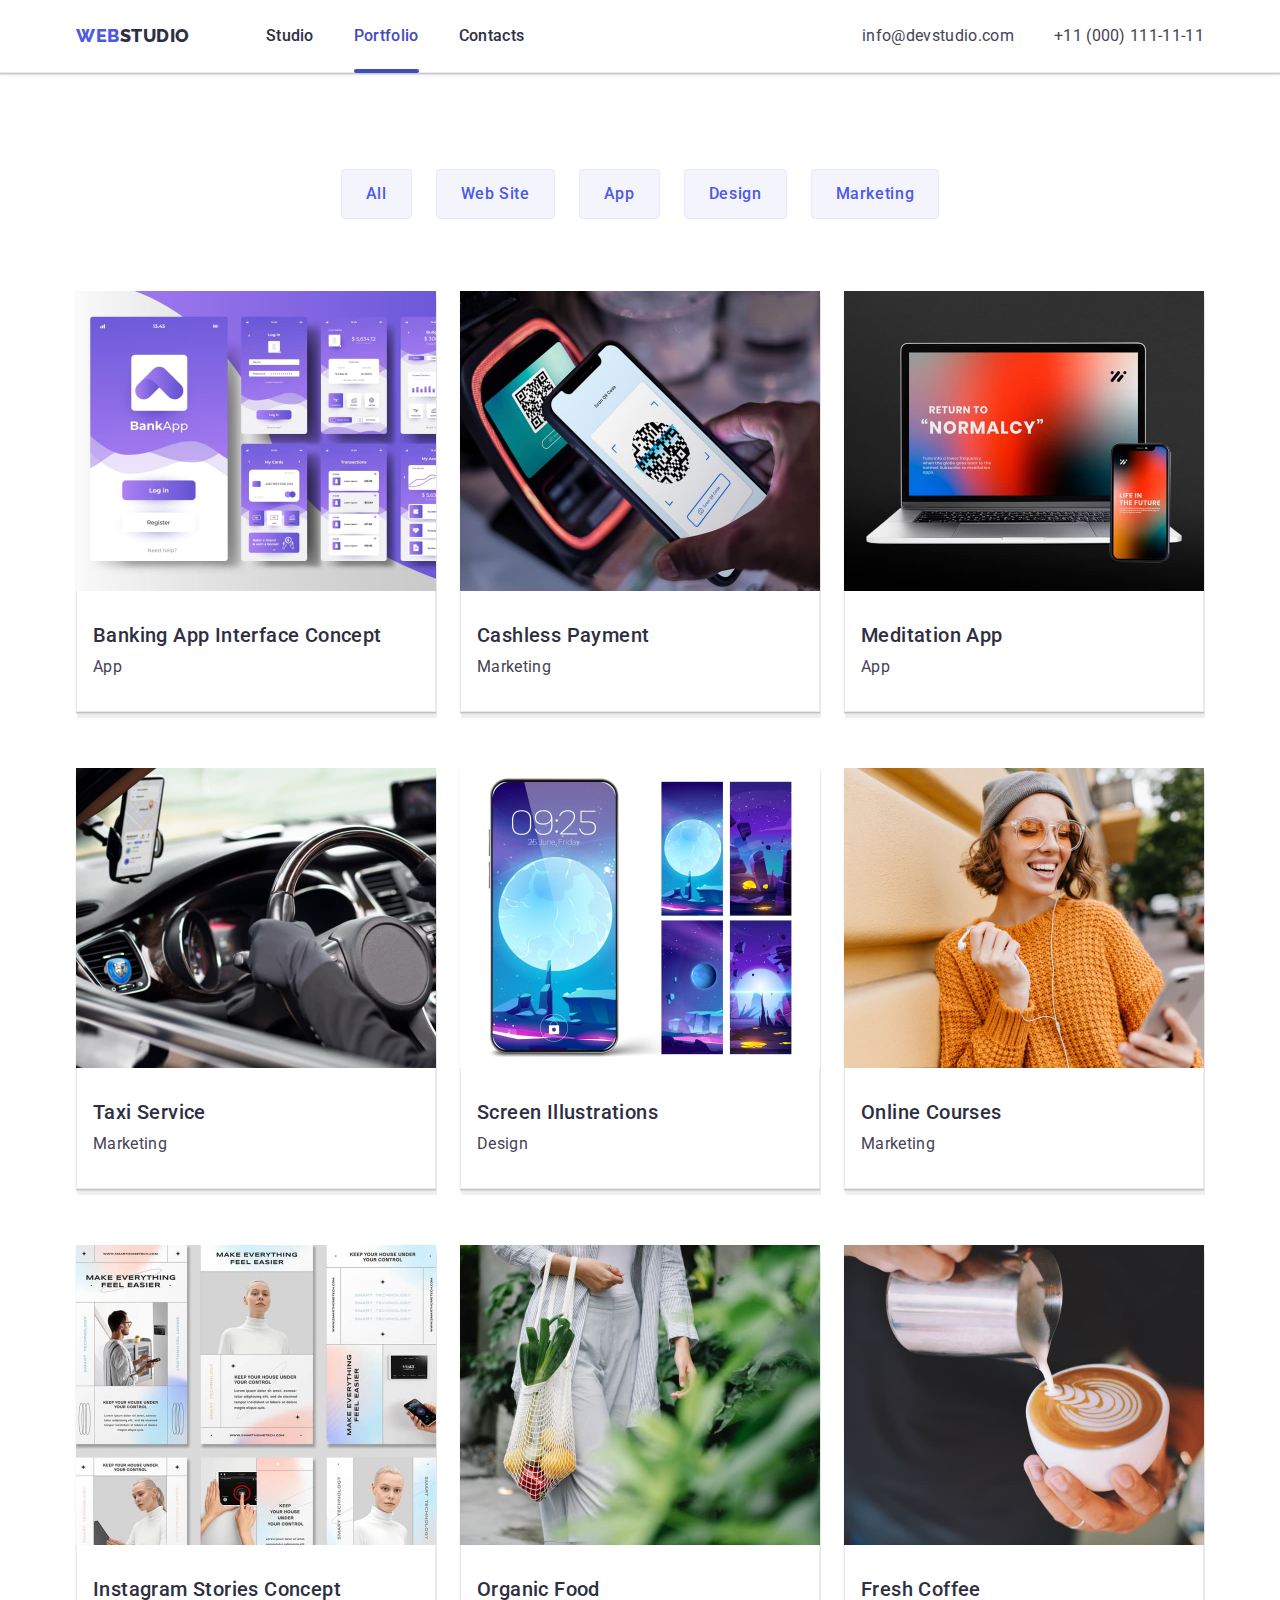
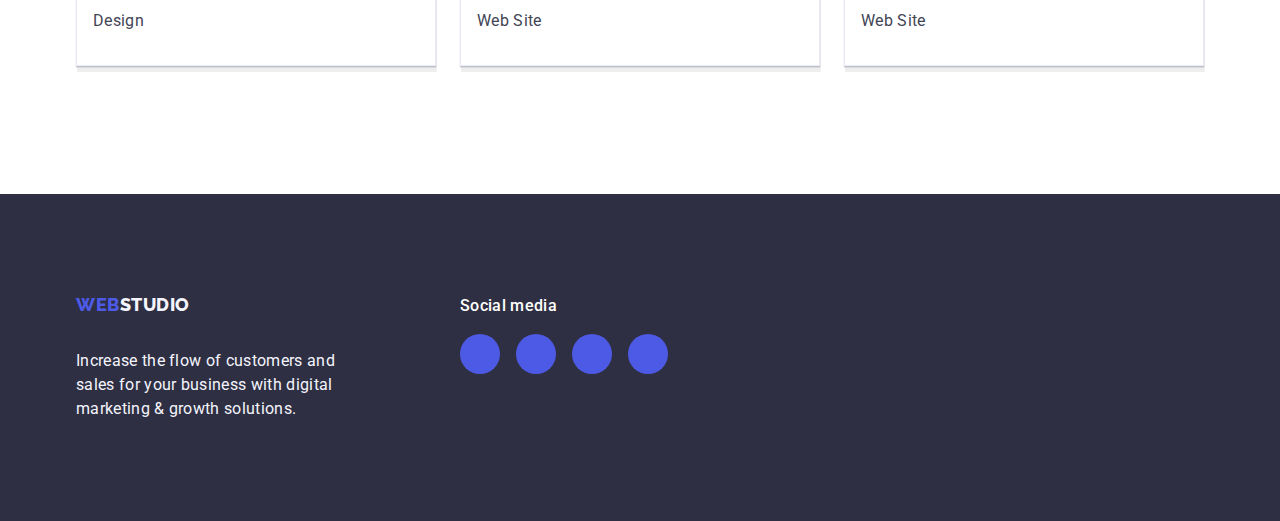
==== commit b950141e: "final" ====
--- a/portfolio.html
+++ b/portfolio.html
@@ -15,7 +15,7 @@
     <!--Custom-->
     <link rel="stylesheet" href="./css/styles.css">
 </head>
-<>
+<body>
     <header class="header">
     <div class="container header-container header-portfolio">
     <nav class="header-navigation">
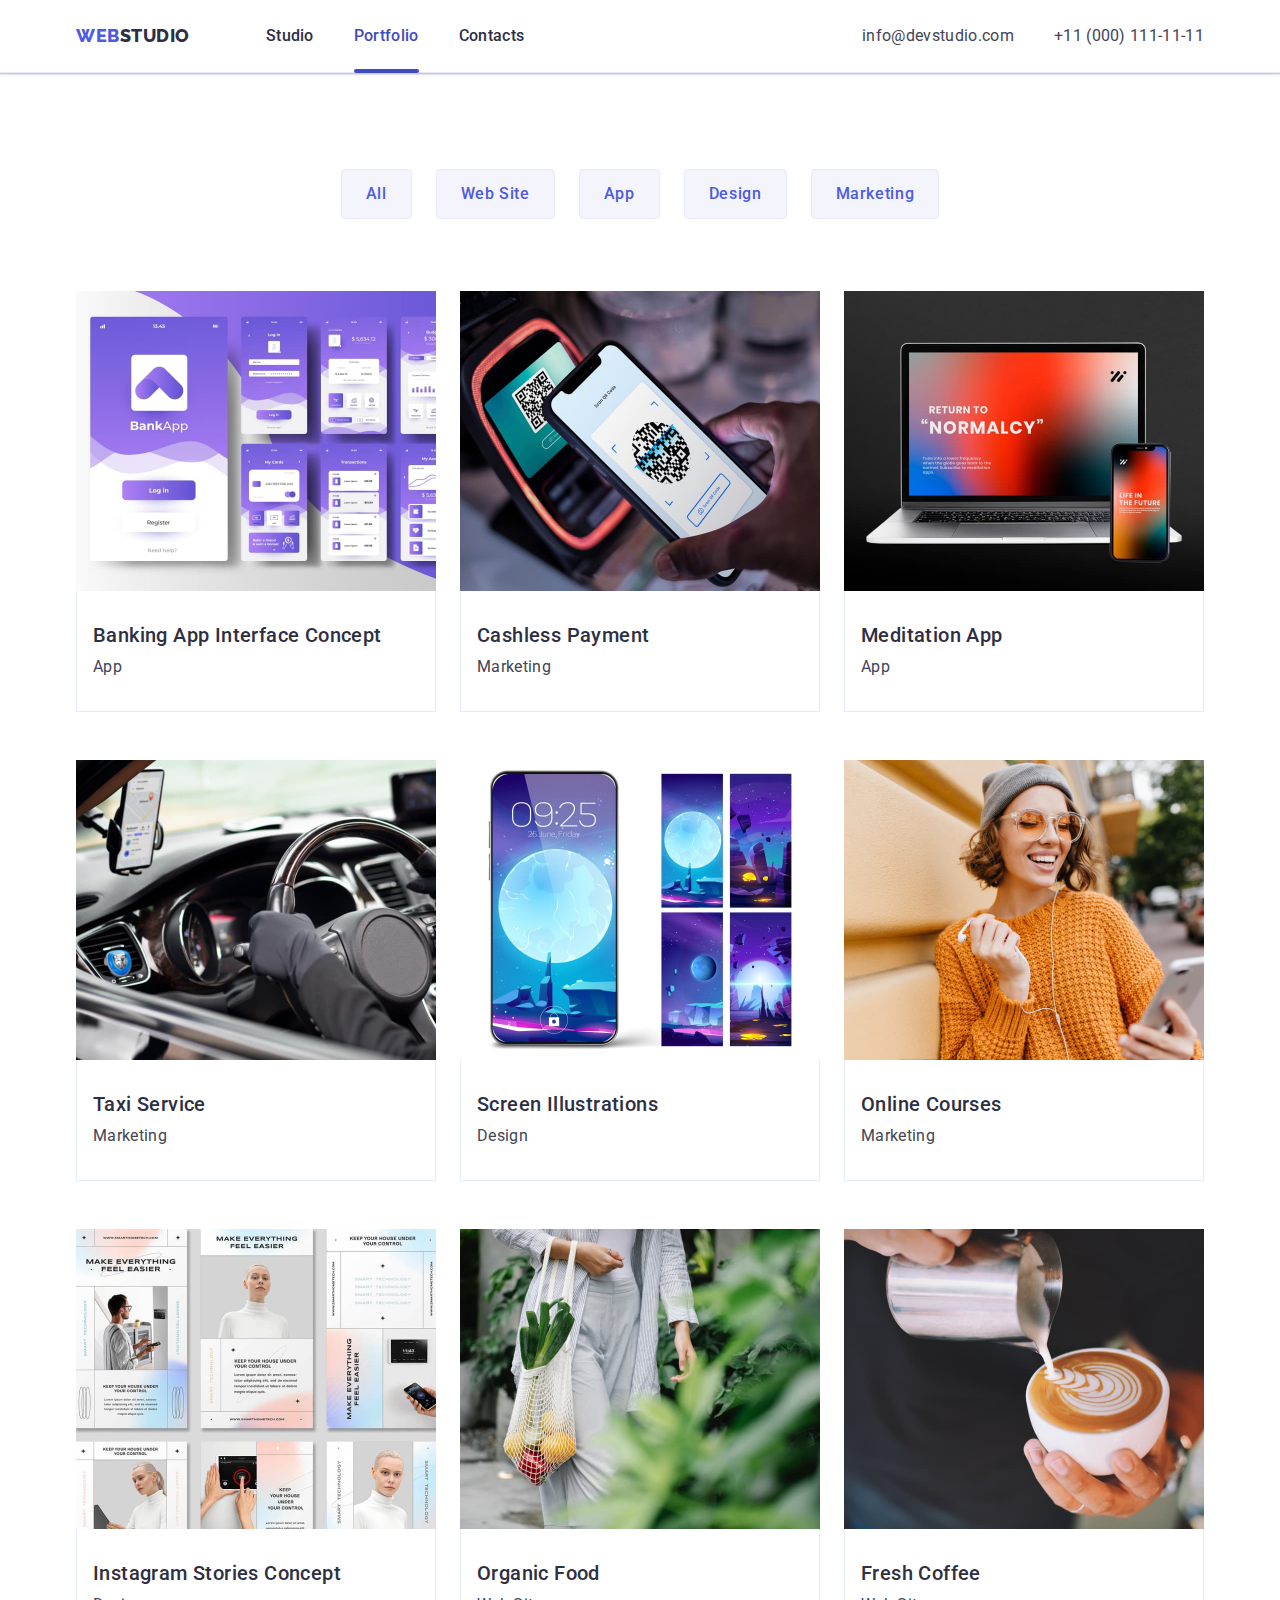
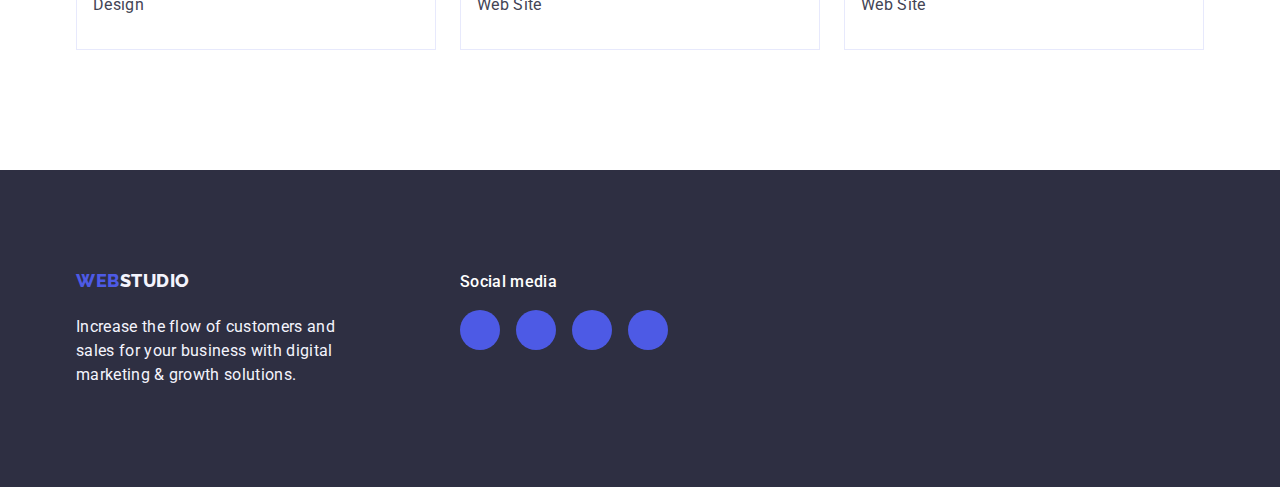
==== commit eeee206f: "final" ====
--- a/portfolio.html
+++ b/portfolio.html
@@ -253,28 +253,28 @@
                     <li class="footer-soc-item">
                         <a class="footer-soc-link link" href="https://www.instagram.com/" target="_blank">
                             <svg class="footer-soc-icon" width="24" height="24">
-                                <use href="./images/icons.svg#icon-Ellipse"></use>
+                                <use href="./images/icons.svg#icon-instagram-2"></use>
                             </svg>
                         </a>
                     </li>
                     <li class="footer-soc-item">
                         <a class="footer-soc-link link" href="https://twitter.com/" target="_blank">
                             <svg class="footer-soc-icon" width="24" height="24">
-                                <use href="./images/icons.svg#icon-Ellipse-1"></use>
+                                <use href="./images/icons.svg#icon-twitter-1"></use>
                             </svg>
                         </a>
                     </li>
                     <li class="footer-soc-item">
                         <a class="footer-soc-link link" href="https://uk-ua.facebook.com/" target="_blank">
                             <svg class="footer-soc-icon" width="24" height="24">
-                                <use href="./images/icons.svg#icon-Ellipse-2"></use>
+                                <use href="./images/icons.svg#icon-facebook-1"></use>
                             </svg>
                         </a>
                     </li>
                     <li class="footer-soc-item">
                         <a class="footer-soc-link link" href="https://ua.linkedin.com/" target="_blank">
                             <svg class="footer-soc-icon" width="24" height="24">
-                                <use href="./images/icons.svg#icon-Ellipse-3"></use>
+                                <use href="./images/icons.svg#icon-linkedin-1"></use>
                             </svg>
                         </a>
                     </li>
--- a/css/styles.css
+++ b/css/styles.css
@@ -23,7 +23,7 @@
     width: 1158px;
     padding-left: 15px;
     padding-right: 15px;
-    margin: 0 auto;
+    margin: auto;
 }
 
 body {
@@ -149,6 +149,12 @@
 }
 
 /*First Section*/
+
+.hero-conteiner {
+    display: flex;
+    justify-content: center;
+    align-items: center;
+}
 
 .hero-title {
     color: var(--white, #FFF);
@@ -197,7 +203,6 @@
     background-repeat: no-repeat;
     background-position: center;
     background-size: cover;
-    max-width: 1440px;
 }
 
 .icon-container {
@@ -459,7 +464,7 @@
     font-weight: 400;
     line-height: 24px;
     letter-spacing: 0.32px;
-    margin-top: 17.5px;
+    margin-top: 8px;
     max-width: 264px;
 }
 
@@ -568,9 +573,6 @@
 .port-link {
     display: block;
     transition: box-shadow 250ms cubic-bezier(0.4, 0, 0.2, 1);
-    box-shadow:  1px 6px rgba(46, 47, 66, 0.08),
-        0px 1px 1px rgba(46, 47, 66, 0.16),
-        0px 2px 1px rgba(46, 47, 66, 0.08);
 }
 
 .port-link:hover .port-list-text {
@@ -633,7 +635,6 @@
     padding: 32px 16px;
     border: 1px solid #e7e9fc;
     border-top: none;
-    margin-bottom: 8px;
 }
 
 .port-h {
